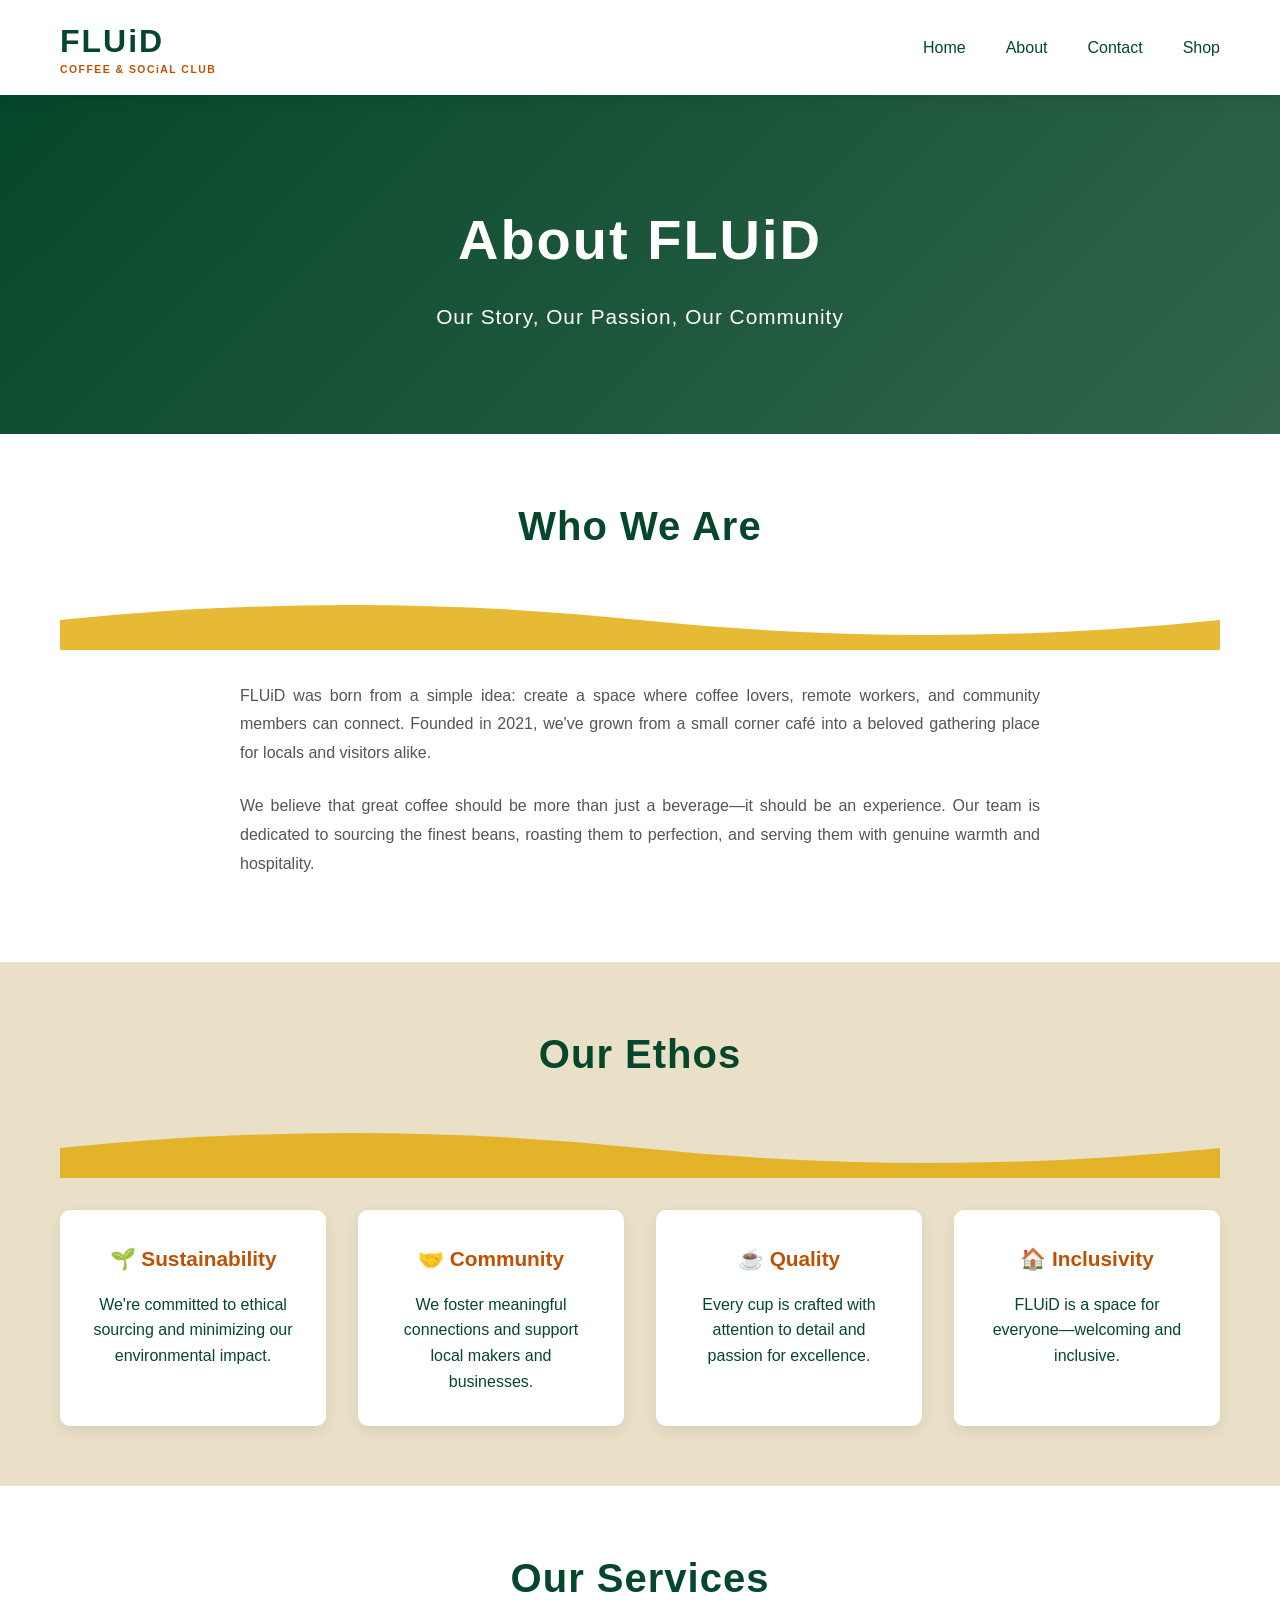
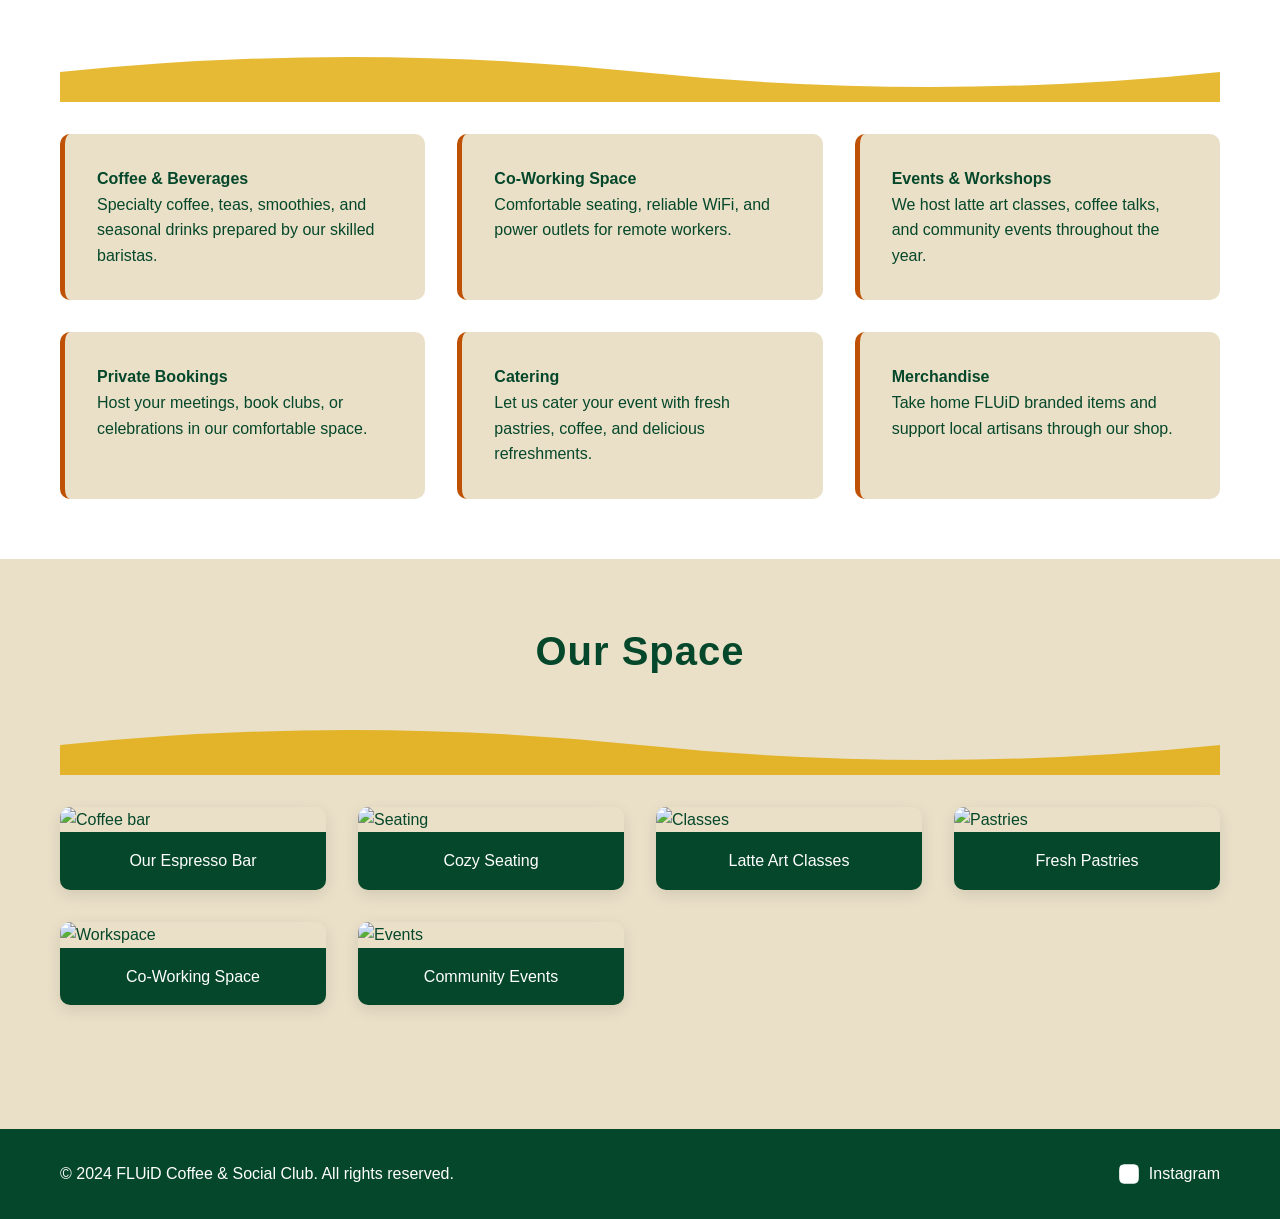
==== about.html @ 8066316a "Add files via upload" ====
<!DOCTYPE html>
<html lang="en">
<head>
    <meta charset="UTF-8">
    <meta name="viewport" content="width=device-width, initial-scale=1.0">
    <title>About Us - FLUiD</title>
    <link rel="stylesheet" href="styles.css">
</head>
<body>
    <nav class="navbar">
        <div class="container">
            <div class="logo-section">
                <div class="logo">FLUiD</div>
                <div class="tagline">COFFEE & SOCiAL CLUB</div>
            </div>
            <button class="menu-toggle" id="menuToggle"><span></span><span></span><span></span></button>
            <ul class="nav-links" id="navLinks">
                <li><a href="index.html">Home</a></li>
                <li><a href="about.html">About</a></li>
                <li><a href="contact.html">Contact</a></li>
                <li><a href="shop.html">Shop</a></li>
            </ul>
        </div>
    </nav>

    <main>
        <section class="hero">
            <div class="container">
                <h1>About FLUiD</h1>
                <p>Our Story, Our Passion, Our Community</p>
            </div>
        </section>

        <section class="about-section">
            <div class="container">
                <h2>Who We Are</h2>
                <svg class="wave-divider" viewBox="0 0 1200 60" preserveAspectRatio="none">
                    <path d="M0,30 Q300,0 600,30 T1200,30 L1200,60 L0,60 Z"></path>
                </svg>
                <p class="section-text">FLUiD was born from a simple idea: create a space where coffee lovers, remote workers, and community members can connect. Founded in 2021, we've grown from a small corner café into a beloved gathering place for locals and visitors alike.</p>
                <p class="section-text">We believe that great coffee should be more than just a beverage—it should be an experience. Our team is dedicated to sourcing the finest beans, roasting them to perfection, and serving them with genuine warmth and hospitality.</p>
            </div>
        </section>

        <section class="ethos-section">
            <div class="container">
                <h2>Our Ethos</h2>
                <svg class="wave-divider" viewBox="0 0 1200 60" preserveAspectRatio="none">
                    <path d="M0,30 Q300,0 600,30 T1200,30 L1200,60 L0,60 Z"></path>
                </svg>
                <div class="ethos-grid">
                    <div class="ethos-card"><h3>🌱 Sustainability</h3><p>We're committed to ethical sourcing and minimizing our environmental impact.</p></div>
                    <div class="ethos-card"><h3>🤝 Community</h3><p>We foster meaningful connections and support local makers and businesses.</p></div>
                    <div class="ethos-card"><h3>☕ Quality</h3><p>Every cup is crafted with attention to detail and passion for excellence.</p></div>
                    <div class="ethos-card"><h3>🏠 Inclusivity</h3><p>FLUiD is a space for everyone—welcoming and inclusive.</p></div>
                </div>
            </div>
        </section>

        <section class="services-section">
            <div class="container">
                <h2>Our Services</h2>
                <svg class="wave-divider" viewBox="0 0 1200 60" preserveAspectRatio="none">
                    <path d="M0,30 Q300,0 600,30 T1200,30 L1200,60 L0,60 Z"></path>
                </svg>
                <div class="services-grid">
                    <div class="service-box"><h4>Coffee & Beverages</h4><p>Specialty coffee, teas, smoothies, and seasonal drinks prepared by our skilled baristas.</p></div>
                    <div class="service-box"><h4>Co-Working Space</h4><p>Comfortable seating, reliable WiFi, and power outlets for remote workers.</p></div>
                    <div class="service-box"><h4>Events & Workshops</h4><p>We host latte art classes, coffee talks, and community events throughout the year.</p></div>
                    <div class="service-box"><h4>Private Bookings</h4><p>Host your meetings, book clubs, or celebrations in our comfortable space.</p></div>
                    <div class="service-box"><h4>Catering</h4><p>Let us cater your event with fresh pastries, coffee, and delicious refreshments.</p></div>
                    <div class="service-box"><h4>Merchandise</h4><p>Take home FLUiD branded items and support local artisans through our shop.</p></div>
                </div>
            </div>
        </section>

        <section class="gallery-section">
            <div class="container">
                <h2>Our Space</h2>
                <svg class="wave-divider" viewBox="0 0 1200 60" preserveAspectRatio="none">
                    <path d="M0,30 Q300,0 600,30 T1200,30 L1200,60 L0,60 Z"></path>
                </svg>
                <div class="gallery-grid">
                    <div class="gallery-item"><img src="https://images.unsplash.com/photo-1447933601403-0c6688a566e6?w=500&h=500&fit=crop" alt="Coffee bar"><p>Our Espresso Bar</p></div>
                    <div class="gallery-item"><img src="https://images.unsplash.com/photo-1521017914206-faa2646c3c6c?w=500&h=500&fit=crop" alt="Seating"><p>Cozy Seating</p></div>
                    <div class="gallery-item"><img src="https://images.unsplash.com/photo-1442512595331-e89e5a5470e7?w=500&h=500&fit=crop" alt="Classes"><p>Latte Art Classes</p></div>
                    <div class="gallery-item"><img src="https://images.unsplash.com/photo-1559056199-641a0ac8b3f4?w=500&h=500&fit=crop" alt="Pastries"><p>Fresh Pastries</p></div>
                    <div class="gallery-item"><img src="https://images.unsplash.com/photo-1519389950473-47ba0277781c?w=500&h=500&fit=crop" alt="Workspace"><p>Co-Working Space</p></div>
                    <div class="gallery-item"><img src="https://images.unsplash.com/photo-1459749411175-04bf5292ceea?w=500&h=500&fit=crop" alt="Events"><p>Community Events</p></div>
                </div>
            </div>
        </section>
    </main>

    <footer class="footer">
        <div class="container">
            <div class="footer-content">
                <p>&copy; 2024 FLUiD Coffee & Social Club. All rights reserved.</p>
                <div class="social-links">
                    <a href="https://instagram.com" target="_blank" rel="noopener noreferrer">
                        <svg viewBox="0 0 24 24" width="24" height="24" fill="currentColor">
                            <path d="M12 2.163c3.204 0 3.584.012 4.85.07 3.252.148 4.771 1.691 4.919 4.919.058 1.266.069 1.645.069 4.849 0 3.205-.012 3.584-.069 4.849-.149 3.225-1.664 4.771-4.919 4.919-1.266.058-1.644.07-4.85.07-3.204 0-3.584-.012-4.849-.07-3.26-.149-4.771-1.699-4.919-4.92-.058-1.265-.07-1.644-.07-4.849 0-3.204.013-3.583.07-4.849.149-3.227 1.664-4.771 4.919-4.919 1.266-.057 1.645-.069 4.849-.069z"/>
                        </svg> Instagram
                    </a>
                </div>
            </div>
        </div>
    </footer>
    <script src="script.js"></script>
</body>
</html>
---- styles.css ----
/* FLUiD Cafe Website - Complete Styling */

:root {
    --bg-primary: #EAE0C8;
    --text-dark: #05472A;
    --accent-orange: #BE5103;
    --accent-gold: #e2aa03;
    --white: #ffffff;
    --light-gray: #f5f5f5;
}

* {
    margin: 0;
    padding: 0;
    box-sizing: border-box;
}

body {
    font-family: 'Segoe UI', Tahoma, Geneva, Verdana, sans-serif;
    line-height: 1.6;
    color: var(--text-dark);
    background-color: var(--bg-primary);
}

.container {
    max-width: 1200px;
    margin: 0 auto;
    padding: 0 20px;
}

/* ===== NAVIGATION ===== */
.navbar {
    background: var(--white);
    box-shadow: 0 2px 15px rgba(0, 0, 0, 0.1);
    position: sticky;
    top: 0;
    z-index: 100;
}

.navbar .container {
    display: flex;
    justify-content: space-between;
    align-items: center;
    padding: 1rem 20px;
}

.logo-section {
    display: flex;
    flex-direction: column;
    gap: 0;
}

.logo {
    font-size: 2rem;
    font-weight: 900;
    color: var(--text-dark);
    letter-spacing: 2px;
}

.tagline {
    font-size: 0.65rem;
    color: var(--accent-orange);
    letter-spacing: 1.5px;
    font-weight: 600;
    margin-top: -5px;
}

.nav-links {
    display: flex;
    list-style: none;
    gap: 2.5rem;
}

.nav-links a {
    text-decoration: none;
    color: var(--text-dark);
    font-weight: 500;
    transition: color 0.3s ease;
    position: relative;
}

.nav-links a:hover {
    color: var(--accent-orange);
}

.nav-links a::after {
    content: '';
    position: absolute;
    bottom: -5px;
    left: 0;
    width: 0;
    height: 2px;
    background: var(--accent-gold);
    transition: width 0.3s ease;
}

.nav-links a:hover::after {
    width: 100%;
}

.menu-toggle {
    display: none;
    flex-direction: column;
    gap: 5px;
    background: none;
    border: none;
    cursor: pointer;
}

.menu-toggle span {
    width: 25px;
    height: 3px;
    background: var(--text-dark);
    transition: 0.3s;
}

/* ===== HERO SECTION ===== */
.hero {
    background: linear-gradient(135deg, var(--text-dark) 0%, rgba(5, 71, 42, 0.8) 100%);
    color: var(--white);
    padding: 100px 20px;
    text-align: center;
}

.hero h1 {
    font-size: 3.5rem;
    margin-bottom: 1rem;
    letter-spacing: 2px;
}

.hero p {
    font-size: 1.3rem;
    letter-spacing: 1px;
    font-weight: 300;
}

/* ===== WAVE DIVIDER ===== */
.wave-divider {
    width: 100%;
    height: 60px;
    fill: var(--accent-gold);
    margin: 2rem 0;
    display: block;
    opacity: 0.8;
}

/* ===== GENERAL SECTIONS ===== */
section {
    padding: 60px 20px;
}

section h2 {
    font-size: 2.5rem;
    text-align: center;
    color: var(--text-dark);
    margin-bottom: 1rem;
    letter-spacing: 1px;
}

section h3 {
    color: var(--accent-orange);
}

/* ===== WHO WE CATER TO ===== */
.who-we-cater {
    background: var(--white);
}

.cater-grid {
    display: grid;
    grid-template-columns: repeat(auto-fit, minmax(250px, 1fr));
    gap: 2rem;
    margin-top: 2rem;
}

.cater-card {
    background: var(--bg-primary);
    padding: 2rem;
    border-radius: 10px;
    text-align: center;
    border-left: 5px solid var(--accent-gold);
    transition: transform 0.3s ease, box-shadow 0.3s ease;
}

.cater-card:hover {
    transform: translateY(-10px);
    box-shadow: 0 10px 30px rgba(0, 0, 0, 0.1);
}

.cater-card h3 {
    margin-bottom: 1rem;
    font-size: 1.3rem;
}

/* ===== WHAT WE DO ===== */
.what-we-do {
    background: var(--bg-primary);
}

.offerings-grid {
    display: grid;
    grid-template-columns: repeat(auto-fit, minmax(280px, 1fr));
    gap: 2rem;
    margin-top: 2rem;
}

.offering {
    background: var(--white);
    padding: 2rem;
    border-radius: 10px;
    text-align: center;
    box-shadow: 0 5px 15px rgba(0, 0, 0, 0.08);
    transition: all 0.3s ease;
}

.offering:hover {
    box-shadow: 0 15px 35px rgba(0, 0, 0, 0.15);
}

/* ===== MENU ===== */
.menu {
    background: var(--white);
}

.menu-grid {
    display: grid;
    grid-template-columns: repeat(auto-fit, minmax(280px, 1fr));
    gap: 2rem;
    margin: 2rem 0;
}

.menu-item {
    background: var(--bg-primary);
    padding: 1.5rem;
    border-radius: 8px;
    text-align: center;
    border-top: 3px solid var(--accent-gold);
}

.price {
    font-size: 1.3rem;
    color: var(--accent-orange);
    font-weight: bold;
}

/* ===== OPENING HOURS ===== */
.opening-hours {
    background: var(--bg-primary);
}

.hours-table {
    max-width: 500px;
    margin: 2rem auto;
    background: var(--white);
    padding: 2rem;
    border-radius: 10px;
    box-shadow: 0 5px 15px rgba(0, 0, 0, 0.08);
}

.hours-row {
    display: flex;
    justify-content: space-between;
    padding: 1rem 0;
    border-bottom: 1px solid #eee;
}

.hours-row:last-child {
    border-bottom: none;
}

.day {
    font-weight: 600;
    color: var(--text-dark);
}

.time {
    color: var(--accent-orange);
    font-weight: 500;
}

/* ===== ABOUT SECTION ===== */
.about-section {
    background: var(--white);
}

.section-text {
    font-size: 1rem;
    line-height: 1.8;
    color: #555;
    margin-bottom: 1.5rem;
    text-align: justify;
    max-width: 800px;
    margin-left: auto;
    margin-right: auto;
}

/* ===== ETHOS ===== */
.ethos-section {
    background: var(--bg-primary);
}

.ethos-grid {
    display: grid;
    grid-template-columns: repeat(auto-fit, minmax(250px, 1fr));
    gap: 2rem;
    margin-top: 2rem;
}

.ethos-card {
    background: var(--white);
    padding: 2rem;
    border-radius: 10px;
    text-align: center;
    box-shadow: 0 5px 15px rgba(0, 0, 0, 0.08);
    transition: all 0.3s ease;
}

.ethos-card:hover {
    transform: translateY(-5px);
    box-shadow: 0 10px 25px rgba(0, 0, 0, 0.15);
}

.ethos-card h3 {
    font-size: 1.3rem;
    margin-bottom: 1rem;
}

/* ===== SERVICES ===== */
.services-section {
    background: var(--white);
}

.services-grid {
    display: grid;
    grid-template-columns: repeat(auto-fit, minmax(300px, 1fr));
    gap: 2rem;
    margin-top: 2rem;
}

.service-box {
    background: var(--bg-primary);
    padding: 2rem;
    border-radius: 10px;
    border-left: 5px solid var(--accent-orange);
    transition: all 0.3s ease;
}

.service-box:hover {
    transform: translateX(10px);
    box-shadow: 0 10px 25px rgba(0, 0, 0, 0.1);
}

/* ===== GALLERY ===== */
.gallery-section {
    background: var(--bg-primary);
}

.gallery-grid {
    display: grid;
    grid-template-columns: repeat(auto-fit, minmax(250px, 1fr));
    gap: 2rem;
    margin-top: 2rem;
}

.gallery-item {
    overflow: hidden;
    border-radius: 10px;
    box-shadow: 0 5px 15px rgba(0, 0, 0, 0.1);
    transition: all 0.3s ease;
}

.gallery-item img {
    width: 100%;
    height: 250px;
    object-fit: cover;
    transition: transform 0.3s ease;
}

.gallery-item:hover img {
    transform: scale(1.1);
}

.gallery-item p {
    background: var(--text-dark);
    color: var(--white);
    padding: 1rem;
    text-align: center;
    font-weight: 500;
}

/* ===== CONTACT FORM ===== */
.contact-form-section {
    background: var(--white);
}

.contact-form {
    max-width: 600px;
    margin: 2rem auto;
    background: var(--bg-primary);
    padding: 2rem;
    border-radius: 10px;
}

.form-group {
    margin-bottom: 1.5rem;
}

.form-group label {
    display: block;
    margin-bottom: 0.5rem;
    font-weight: 500;
    color: var(--text-dark);
}

.form-group input,
.form-group textarea {
    width: 100%;
    padding: 0.75rem;
    border: 2px solid #ddd;
    border-radius: 5px;
    font-family: inherit;
    font-size: 1rem;
    transition: border-color 0.3s ease;
}

.form-group input:focus,
.form-group textarea:focus {
    outline: none;
    border-color: var(--accent-orange);
    background: var(--white);
}

.submit-btn {
    width: 100%;
    padding: 1rem;
    background: linear-gradient(135deg, var(--text-dark), var(--accent-orange));
    color: var(--white);
    border: none;
    border-radius: 5px;
    font-size: 1rem;
    font-weight: 600;
    cursor: pointer;
    transition: transform 0.3s ease, box-shadow 0.3s ease;
}

.submit-btn:hover {
    transform: translateY(-2px);
    box-shadow: 0 10px 20px rgba(190, 81, 3, 0.3);
}

/* ===== LOCATION ===== */
.location-section {
    background: var(--bg-primary);
}

.location-content {
    display: grid;
    grid-template-columns: 1fr 1fr;
    gap: 3rem;
    margin-top: 2rem;
    align-items: start;
}

.location-info {
    display: flex;
    flex-direction: column;
    gap: 2rem;
}

.info-box {
    background: var(--white);
    padding: 1.5rem;
    border-radius: 10px;
    box-shadow: 0 5px 15px rgba(0, 0, 0, 0.08);
}

.info-box h3 {
    font-size: 1.1rem;
    margin-bottom: 0.5rem;
}

.info-box p {
    color: #555;
    line-height: 1.6;
}

.info-box a {
    color: var(--accent-orange);
    text-decoration: none;
    font-weight: 500;
    transition: color 0.3s ease;
}

.info-box a:hover {
    color: var(--text-dark);
}

.map-container {
    border-radius: 10px;
    overflow: hidden;
    box-shadow: 0 5px 15px rgba(0, 0, 0, 0.1);
}

/* ===== FAQ ACCORDION ===== */
.faq-section {
    background: var(--white);
}

.faq-container {
    max-width: 800px;
    margin: 2rem auto;
}

.faq-item {
    margin-bottom: 1rem;
    border: 2px solid #ddd;
    border-radius: 8px;
    overflow: hidden;
    transition: all 0.3s ease;
}

.faq-item:hover {
    border-color: var(--accent-gold);
    box-shadow: 0 5px 15px rgba(226, 170, 3, 0.2);
}

.faq-question {
    width: 100%;
    padding: 1.5rem;
    background: var(--bg-primary);
    border: none;
    cursor: pointer;
    display: flex;
    justify-content: space-between;
    align-items: center;
    font-size: 1rem;
    font-weight: 600;
    color: var(--text-dark);
    transition: background 0.3s ease;
}

.faq-question:hover {
    background: rgba(226, 170, 3, 0.1);
}

.faq-icon {
    font-size: 1.5rem;
    transition: transform 0.3s ease;
}

.faq-answer {
    padding: 1.5rem;
    background: var(--white);
    color: #555;
    max-height: 0;
    overflow: hidden;
    transition: max-height 0.3s ease;
}

.faq-answer p {
    line-height: 1.6;
}

.faq-item.active .faq-answer {
    max-height: 500px;
}

.faq-item.active .faq-icon {
    transform: rotate(45deg);
}

/* ===== SHOP PRODUCTS ===== */
.shop-section {
    background: var(--white);
}

.product-category {
    font-size: 1.5rem;
    color: var(--accent-orange);
    margin-top: 2.5rem;
    margin-bottom: 1.5rem;
    text-align: left;
    letter-spacing: 1px;
}

.products-grid {
    display: grid;
    grid-template-columns: repeat(auto-fill, minmax(280px, 1fr));
    gap: 2rem;
    margin-bottom: 2rem;
}

.product-card {
    background: var(--bg-primary);
    border-radius: 10px;
    overflow: hidden;
    box-shadow: 0 5px 15px rgba(0, 0, 0, 0.08);
    transition: all 0.3s ease;
    display: flex;
    flex-direction: column;
}

.product-card:hover {
    transform: translateY(-10px);
    box-shadow: 0 15px 35px rgba(0, 0, 0, 0.15);
}

.product-image {
    width: 100%;
    height: 250px;
    overflow: hidden;
    background: #ddd;
}

.product-image img {
    width: 100%;
    height: 100%;
    object-fit: cover;
    transition: transform 0.3s ease;
}

.product-card:hover .product-image img {
    transform: scale(1.05);
}

.product-info {
    padding: 1.5rem;
    flex-grow: 1;
    display: flex;
    flex-direction: column;
}

.product-info h4 {
    color: var(--text-dark);
    font-size: 1.1rem;
    margin-bottom: 0.5rem;
}

.product-info p {
    color: #666;
    font-size: 0.9rem;
    margin-bottom: 1rem;
    flex-grow: 1;
    line-height: 1.5;
}

.add-to-cart-btn {
    padding: 0.75rem;
    background: linear-gradient(135deg, var(--text-dark), var(--accent-orange));
    color: var(--white);
    border: none;
    border-radius: 5px;
    font-weight: 600;
    cursor: pointer;
    transition: all 0.3s ease;
}

.add-to-cart-btn:hover {
    transform: scale(1.05);
    box-shadow: 0 5px 15px rgba(190, 81, 3, 0.3);
}

.shop-note {
    text-align: center;
    padding: 2rem;
    background: var(--bg-primary);
    border-radius: 10px;
    margin: 3rem 0;
    font-size: 1rem;
    color: var(--text-dark);
    font-weight: 500;
}

/* ===== FOOTER ===== */
.footer {
    background: var(--text-dark);
    color: var(--white);
    padding: 2rem 20px;
    margin-top: 4rem;
}

.footer-content {
    display: flex;
    justify-content: space-between;
    align-items: center;
    flex-wrap: wrap;
    gap: 2rem;
}

.footer-content p {
    margin: 0;
}

.social-links {
    display: flex;
    gap: 2rem;
}

.social-links a {
    color: var(--white);
    text-decoration: none;
    display: flex;
    align-items: center;
    gap: 0.5rem;
    transition: all 0.3s ease;
    font-weight: 500;
}

.social-links a:hover {
    color: var(--accent-gold);
    transform: translateY(-3px);
}

.social-links svg {
    transition: transform 0.3s ease;
}

.social-links a:hover svg {
    transform: scale(1.2);
}

/* ===== RESPONSIVE ===== */
@media (max-width: 768px) {
    .menu-toggle {
        display: flex;
    }

    .nav-links {
        display: none;
        position: absolute;
        top: 70px;
        left: 0;
        right: 0;
        flex-direction: column;
        gap: 0;
        background: var(--white);
        padding: 1rem 0;
        box-shadow: 0 5px 15px rgba(0, 0, 0, 0.1);
    }

    .nav-links.active {
        display: flex;
    }

    .nav-links li {
        padding: 1rem 20px;
        border-bottom: 1px solid #eee;
    }

    .hero h1 {
        font-size: 2rem;
    }

    section h2 {
        font-size: 2rem;
    }

    .location-content {
        grid-template-columns: 1fr;
        gap: 2rem;
    }

    .cater-grid,
    .offerings-grid,
    .ethos-grid,
    .services-grid,
    .gallery-grid,
    .products-grid {
        grid-template-columns: 1fr;
    }

    .footer-content {
        flex-direction: column;
        text-align: center;
    }
}

@media (max-width: 480px) {
    .hero h1 {
        font-size: 1.5rem;
    }

    section h2 {
        font-size: 1.5rem;
    }

    .wave-divider {
        height: 40px;
    }

    section {
        padding: 40px 15px;
    }
}
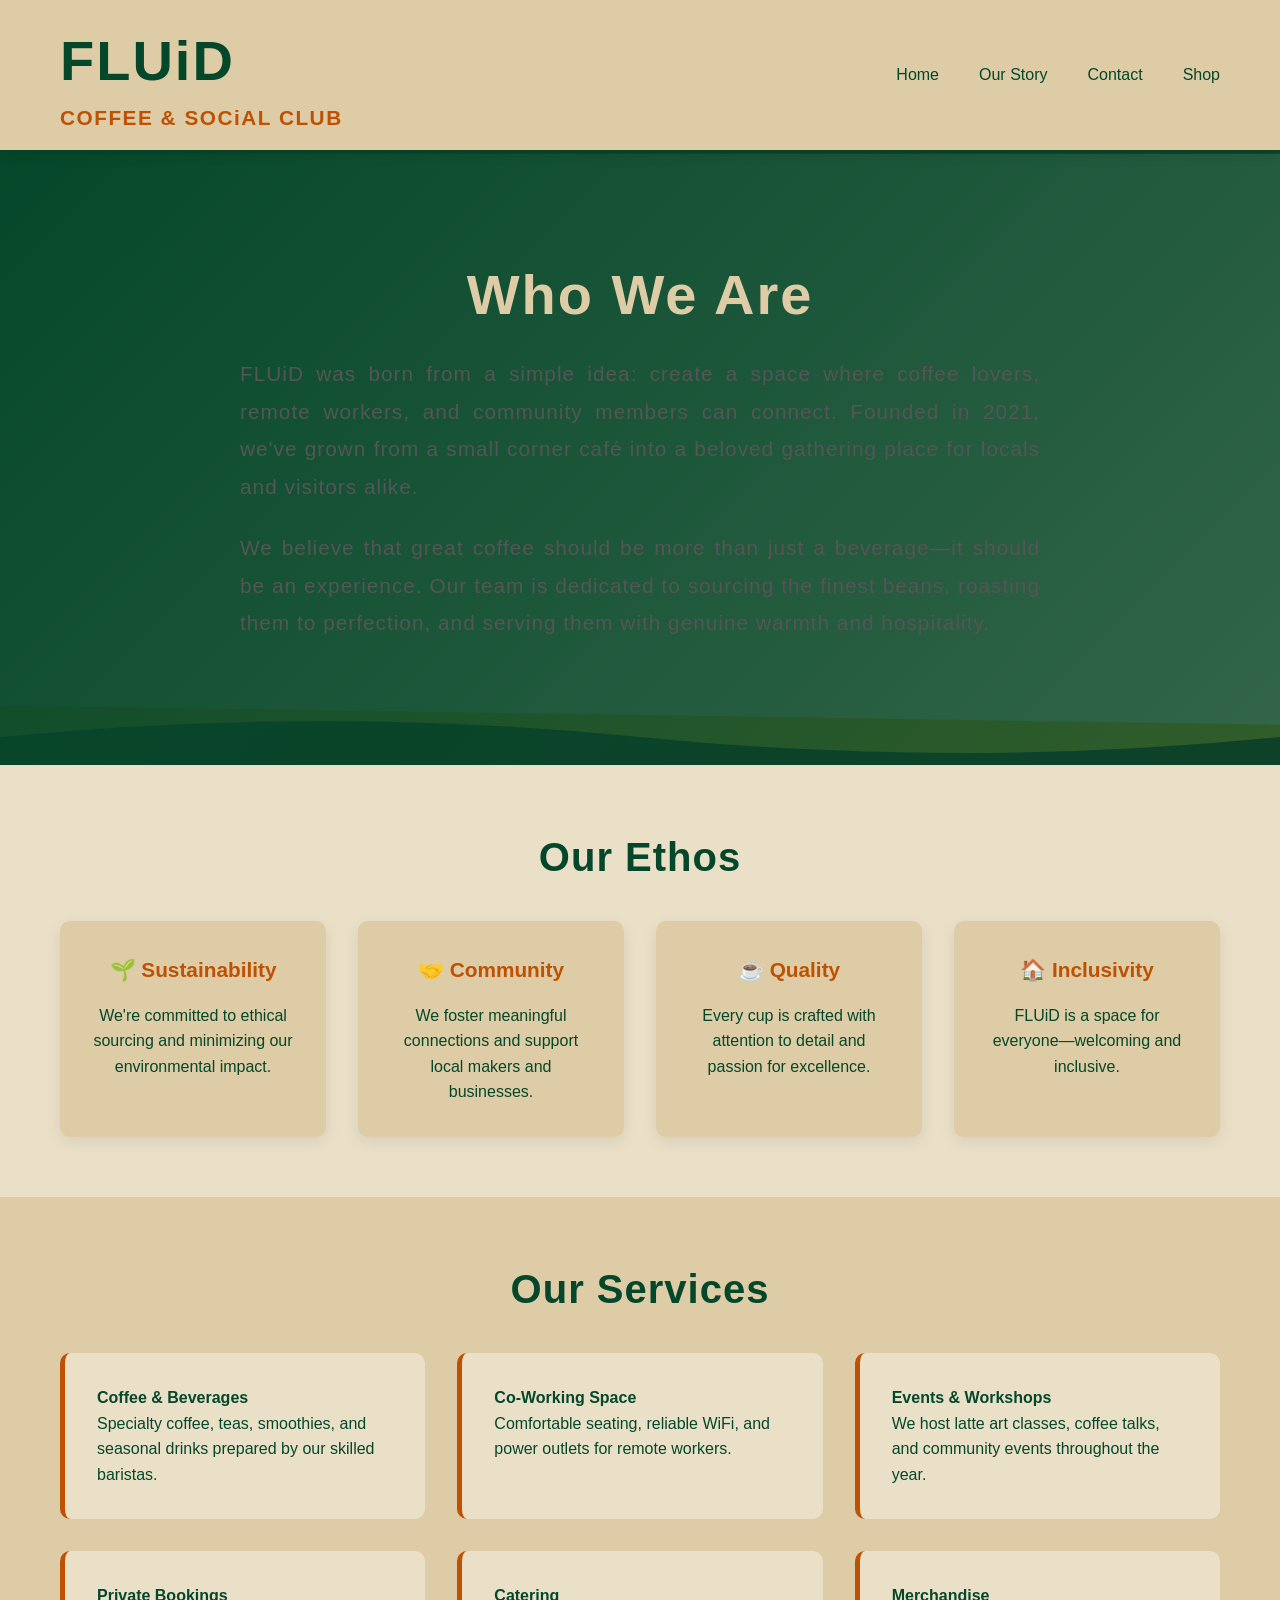
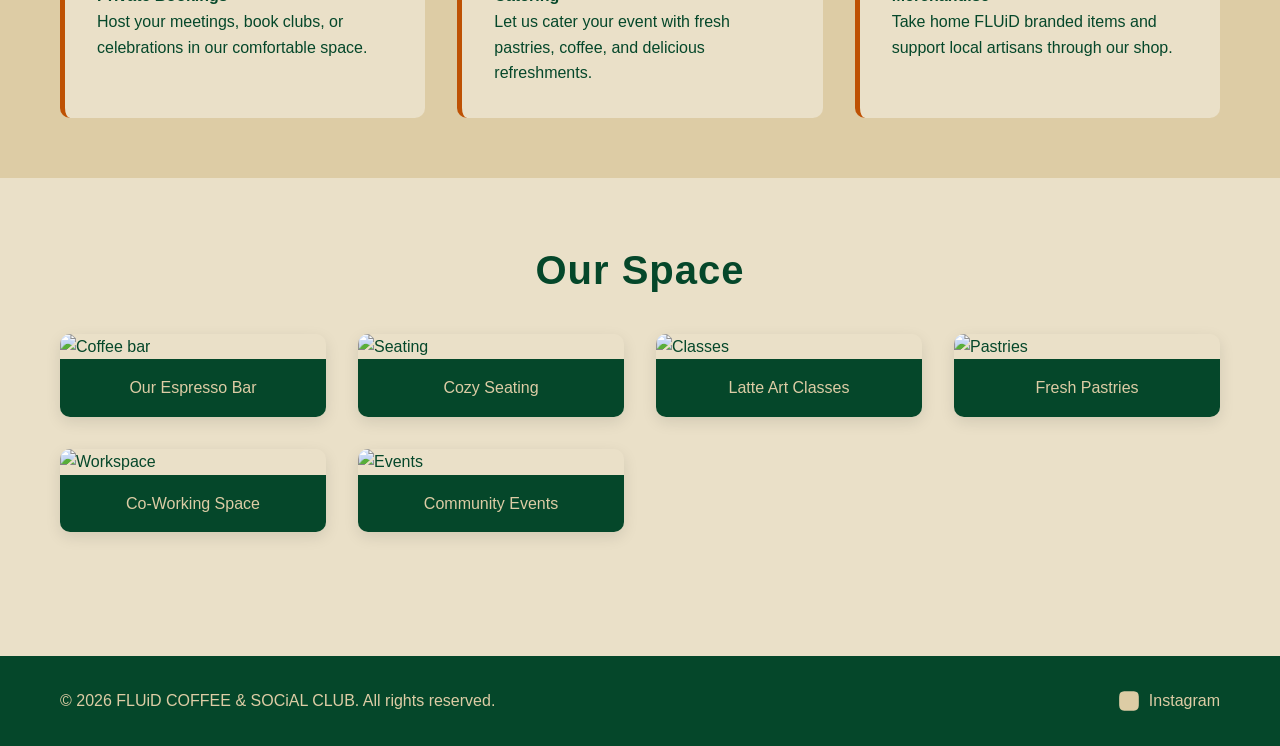
==== commit 6683f0e0: "Revise content and structure of about.html Updated the About Us page content and structure." ====
--- a/about.html
+++ b/about.html
@@ -16,7 +16,7 @@
             <button class="menu-toggle" id="menuToggle"><span></span><span></span><span></span></button>
             <ul class="nav-links" id="navLinks">
                 <li><a href="index.html">Home</a></li>
-                <li><a href="about.html">About</a></li>
+                <li><a href="about.html">Our Story</a></li>
                 <li><a href="contact.html">Contact</a></li>
                 <li><a href="shop.html">Shop</a></li>
             </ul>
@@ -26,14 +26,7 @@
     <main>
         <section class="hero">
             <div class="container">
-                <h1>About FLUiD</h1>
-                <p>Our Story, Our Passion, Our Community</p>
-            </div>
-        </section>
-
-        <section class="about-section">
-            <div class="container">
-                <h2>Who We Are</h2>
+                <h1>Who We Are</h1>
                 <svg class="wave-divider" viewBox="0 0 1200 60" preserveAspectRatio="none">
                     <path d="M0,30 Q300,0 600,30 T1200,30 L1200,60 L0,60 Z"></path>
                 </svg>
@@ -95,7 +88,7 @@
     <footer class="footer">
         <div class="container">
             <div class="footer-content">
-                <p>&copy; 2024 FLUiD Coffee & Social Club. All rights reserved.</p>
+                <p>&copy; 2026 FLUiD COFFEE & SOCiAL CLUB. All rights reserved.</p>
                 <div class="social-links">
                     <a href="https://instagram.com" target="_blank" rel="noopener noreferrer">
                         <svg viewBox="0 0 24 24" width="24" height="24" fill="currentColor">
@@ -108,4 +101,4 @@
     </footer>
     <script src="script.js"></script>
 </body>
-</html>+</html>
--- a/styles.css
+++ b/styles.css
@@ -1,794 +1,803 @@
-/* FLUiD Cafe Website - Complete Styling */
-
-:root {
-    --bg-primary: #EAE0C8;
-    --text-dark: #05472A;
-    --accent-orange: #BE5103;
-    --accent-gold: #e2aa03;
-    --white: #ffffff;
-    --light-gray: #f5f5f5;
-}
-
-* {
-    margin: 0;
-    padding: 0;
-    box-sizing: border-box;
-}
-
-body {
-    font-family: 'Segoe UI', Tahoma, Geneva, Verdana, sans-serif;
-    line-height: 1.6;
-    color: var(--text-dark);
-    background-color: var(--bg-primary);
-}
-
-.container {
-    max-width: 1200px;
-    margin: 0 auto;
-    padding: 0 20px;
-}
-
-/* ===== NAVIGATION ===== */
-.navbar {
-    background: var(--white);
-    box-shadow: 0 2px 15px rgba(0, 0, 0, 0.1);
-    position: sticky;
-    top: 0;
-    z-index: 100;
-}
-
-.navbar .container {
-    display: flex;
-    justify-content: space-between;
-    align-items: center;
-    padding: 1rem 20px;
-}
-
-.logo-section {
-    display: flex;
-    flex-direction: column;
-    gap: 0;
-}
-
-.logo {
-    font-size: 2rem;
-    font-weight: 900;
-    color: var(--text-dark);
-    letter-spacing: 2px;
-}
-
-.tagline {
-    font-size: 0.65rem;
-    color: var(--accent-orange);
-    letter-spacing: 1.5px;
-    font-weight: 600;
-    margin-top: -5px;
-}
-
-.nav-links {
-    display: flex;
-    list-style: none;
-    gap: 2.5rem;
-}
-
-.nav-links a {
-    text-decoration: none;
-    color: var(--text-dark);
-    font-weight: 500;
-    transition: color 0.3s ease;
-    position: relative;
-}
-
-.nav-links a:hover {
-    color: var(--accent-orange);
-}
-
-.nav-links a::after {
-    content: '';
-    position: absolute;
-    bottom: -5px;
-    left: 0;
-    width: 0;
-    height: 2px;
-    background: var(--accent-gold);
-    transition: width 0.3s ease;
-}
-
-.nav-links a:hover::after {
-    width: 100%;
-}
-
-.menu-toggle {
-    display: none;
-    flex-direction: column;
-    gap: 5px;
-    background: none;
-    border: none;
-    cursor: pointer;
-}
-
-.menu-toggle span {
-    width: 25px;
-    height: 3px;
-    background: var(--text-dark);
-    transition: 0.3s;
-}
-
-/* ===== HERO SECTION ===== */
-.hero {
-    background: linear-gradient(135deg, var(--text-dark) 0%, rgba(5, 71, 42, 0.8) 100%);
-    color: var(--white);
-    padding: 100px 20px;
-    text-align: center;
-}
-
-.hero h1 {
-    font-size: 3.5rem;
-    margin-bottom: 1rem;
-    letter-spacing: 2px;
-}
-
-.hero p {
-    font-size: 1.3rem;
-    letter-spacing: 1px;
-    font-weight: 300;
-}
-
-/* ===== WAVE DIVIDER ===== */
-.wave-divider {
-    width: 100%;
-    height: 60px;
-    fill: var(--accent-gold);
-    margin: 2rem 0;
-    display: block;
-    opacity: 0.8;
-}
-
-/* ===== GENERAL SECTIONS ===== */
-section {
-    padding: 60px 20px;
-}
-
-section h2 {
-    font-size: 2.5rem;
-    text-align: center;
-    color: var(--text-dark);
-    margin-bottom: 1rem;
-    letter-spacing: 1px;
-}
-
-section h3 {
-    color: var(--accent-orange);
-}
-
-/* ===== WHO WE CATER TO ===== */
-.who-we-cater {
-    background: var(--white);
-}
-
-.cater-grid {
-    display: grid;
-    grid-template-columns: repeat(auto-fit, minmax(250px, 1fr));
-    gap: 2rem;
-    margin-top: 2rem;
-}
-
-.cater-card {
-    background: var(--bg-primary);
-    padding: 2rem;
-    border-radius: 10px;
-    text-align: center;
-    border-left: 5px solid var(--accent-gold);
-    transition: transform 0.3s ease, box-shadow 0.3s ease;
-}
-
-.cater-card:hover {
-    transform: translateY(-10px);
-    box-shadow: 0 10px 30px rgba(0, 0, 0, 0.1);
-}
-
-.cater-card h3 {
-    margin-bottom: 1rem;
-    font-size: 1.3rem;
-}
-
-/* ===== WHAT WE DO ===== */
-.what-we-do {
-    background: var(--bg-primary);
-}
-
-.offerings-grid {
-    display: grid;
-    grid-template-columns: repeat(auto-fit, minmax(280px, 1fr));
-    gap: 2rem;
-    margin-top: 2rem;
-}
-
-.offering {
-    background: var(--white);
-    padding: 2rem;
-    border-radius: 10px;
-    text-align: center;
-    box-shadow: 0 5px 15px rgba(0, 0, 0, 0.08);
-    transition: all 0.3s ease;
-}
-
-.offering:hover {
-    box-shadow: 0 15px 35px rgba(0, 0, 0, 0.15);
-}
-
-/* ===== MENU ===== */
-.menu {
-    background: var(--white);
-}
-
-.menu-grid {
-    display: grid;
-    grid-template-columns: repeat(auto-fit, minmax(280px, 1fr));
-    gap: 2rem;
-    margin: 2rem 0;
-}
-
-.menu-item {
-    background: var(--bg-primary);
-    padding: 1.5rem;
-    border-radius: 8px;
-    text-align: center;
-    border-top: 3px solid var(--accent-gold);
-}
-
-.price {
-    font-size: 1.3rem;
-    color: var(--accent-orange);
-    font-weight: bold;
-}
-
-/* ===== OPENING HOURS ===== */
-.opening-hours {
-    background: var(--bg-primary);
-}
-
-.hours-table {
-    max-width: 500px;
-    margin: 2rem auto;
-    background: var(--white);
-    padding: 2rem;
-    border-radius: 10px;
-    box-shadow: 0 5px 15px rgba(0, 0, 0, 0.08);
-}
-
-.hours-row {
-    display: flex;
-    justify-content: space-between;
-    padding: 1rem 0;
-    border-bottom: 1px solid #eee;
-}
-
-.hours-row:last-child {
-    border-bottom: none;
-}
-
-.day {
-    font-weight: 600;
-    color: var(--text-dark);
-}
-
-.time {
-    color: var(--accent-orange);
-    font-weight: 500;
-}
-
-/* ===== ABOUT SECTION ===== */
-.about-section {
-    background: var(--white);
-}
-
-.section-text {
-    font-size: 1rem;
-    line-height: 1.8;
-    color: #555;
-    margin-bottom: 1.5rem;
-    text-align: justify;
-    max-width: 800px;
-    margin-left: auto;
-    margin-right: auto;
-}
-
-/* ===== ETHOS ===== */
-.ethos-section {
-    background: var(--bg-primary);
-}
-
-.ethos-grid {
-    display: grid;
-    grid-template-columns: repeat(auto-fit, minmax(250px, 1fr));
-    gap: 2rem;
-    margin-top: 2rem;
-}
-
-.ethos-card {
-    background: var(--white);
-    padding: 2rem;
-    border-radius: 10px;
-    text-align: center;
-    box-shadow: 0 5px 15px rgba(0, 0, 0, 0.08);
-    transition: all 0.3s ease;
-}
-
-.ethos-card:hover {
-    transform: translateY(-5px);
-    box-shadow: 0 10px 25px rgba(0, 0, 0, 0.15);
-}
-
-.ethos-card h3 {
-    font-size: 1.3rem;
-    margin-bottom: 1rem;
-}
-
-/* ===== SERVICES ===== */
-.services-section {
-    background: var(--white);
-}
-
-.services-grid {
-    display: grid;
-    grid-template-columns: repeat(auto-fit, minmax(300px, 1fr));
-    gap: 2rem;
-    margin-top: 2rem;
-}
-
-.service-box {
-    background: var(--bg-primary);
-    padding: 2rem;
-    border-radius: 10px;
-    border-left: 5px solid var(--accent-orange);
-    transition: all 0.3s ease;
-}
-
-.service-box:hover {
-    transform: translateX(10px);
-    box-shadow: 0 10px 25px rgba(0, 0, 0, 0.1);
-}
-
-/* ===== GALLERY ===== */
-.gallery-section {
-    background: var(--bg-primary);
-}
-
-.gallery-grid {
-    display: grid;
-    grid-template-columns: repeat(auto-fit, minmax(250px, 1fr));
-    gap: 2rem;
-    margin-top: 2rem;
-}
-
-.gallery-item {
-    overflow: hidden;
-    border-radius: 10px;
-    box-shadow: 0 5px 15px rgba(0, 0, 0, 0.1);
-    transition: all 0.3s ease;
-}
-
-.gallery-item img {
-    width: 100%;
-    height: 250px;
-    object-fit: cover;
-    transition: transform 0.3s ease;
-}
-
-.gallery-item:hover img {
-    transform: scale(1.1);
-}
-
-.gallery-item p {
-    background: var(--text-dark);
-    color: var(--white);
-    padding: 1rem;
-    text-align: center;
-    font-weight: 500;
-}
-
-/* ===== CONTACT FORM ===== */
-.contact-form-section {
-    background: var(--white);
-}
-
-.contact-form {
-    max-width: 600px;
-    margin: 2rem auto;
-    background: var(--bg-primary);
-    padding: 2rem;
-    border-radius: 10px;
-}
-
-.form-group {
-    margin-bottom: 1.5rem;
-}
-
-.form-group label {
-    display: block;
-    margin-bottom: 0.5rem;
-    font-weight: 500;
-    color: var(--text-dark);
-}
-
-.form-group input,
-.form-group textarea {
-    width: 100%;
-    padding: 0.75rem;
-    border: 2px solid #ddd;
-    border-radius: 5px;
-    font-family: inherit;
-    font-size: 1rem;
-    transition: border-color 0.3s ease;
-}
-
-.form-group input:focus,
-.form-group textarea:focus {
-    outline: none;
-    border-color: var(--accent-orange);
-    background: var(--white);
-}
-
-.submit-btn {
-    width: 100%;
-    padding: 1rem;
-    background: linear-gradient(135deg, var(--text-dark), var(--accent-orange));
-    color: var(--white);
-    border: none;
-    border-radius: 5px;
-    font-size: 1rem;
-    font-weight: 600;
-    cursor: pointer;
-    transition: transform 0.3s ease, box-shadow 0.3s ease;
-}
-
-.submit-btn:hover {
-    transform: translateY(-2px);
-    box-shadow: 0 10px 20px rgba(190, 81, 3, 0.3);
-}
-
-/* ===== LOCATION ===== */
-.location-section {
-    background: var(--bg-primary);
-}
-
-.location-content {
-    display: grid;
-    grid-template-columns: 1fr 1fr;
-    gap: 3rem;
-    margin-top: 2rem;
-    align-items: start;
-}
-
-.location-info {
-    display: flex;
-    flex-direction: column;
-    gap: 2rem;
-}
-
-.info-box {
-    background: var(--white);
-    padding: 1.5rem;
-    border-radius: 10px;
-    box-shadow: 0 5px 15px rgba(0, 0, 0, 0.08);
-}
-
-.info-box h3 {
-    font-size: 1.1rem;
-    margin-bottom: 0.5rem;
-}
-
-.info-box p {
-    color: #555;
-    line-height: 1.6;
-}
-
-.info-box a {
-    color: var(--accent-orange);
-    text-decoration: none;
-    font-weight: 500;
-    transition: color 0.3s ease;
-}
-
-.info-box a:hover {
-    color: var(--text-dark);
-}
-
-.map-container {
-    border-radius: 10px;
-    overflow: hidden;
-    box-shadow: 0 5px 15px rgba(0, 0, 0, 0.1);
-}
-
-/* ===== FAQ ACCORDION ===== */
-.faq-section {
-    background: var(--white);
-}
-
-.faq-container {
-    max-width: 800px;
-    margin: 2rem auto;
-}
-
-.faq-item {
-    margin-bottom: 1rem;
-    border: 2px solid #ddd;
-    border-radius: 8px;
-    overflow: hidden;
-    transition: all 0.3s ease;
-}
-
-.faq-item:hover {
-    border-color: var(--accent-gold);
-    box-shadow: 0 5px 15px rgba(226, 170, 3, 0.2);
-}
-
-.faq-question {
-    width: 100%;
-    padding: 1.5rem;
-    background: var(--bg-primary);
-    border: none;
-    cursor: pointer;
-    display: flex;
-    justify-content: space-between;
-    align-items: center;
-    font-size: 1rem;
-    font-weight: 600;
-    color: var(--text-dark);
-    transition: background 0.3s ease;
-}
-
-.faq-question:hover {
-    background: rgba(226, 170, 3, 0.1);
-}
-
-.faq-icon {
-    font-size: 1.5rem;
-    transition: transform 0.3s ease;
-}
-
-.faq-answer {
-    padding: 1.5rem;
-    background: var(--white);
-    color: #555;
-    max-height: 0;
-    overflow: hidden;
-    transition: max-height 0.3s ease;
-}
-
-.faq-answer p {
-    line-height: 1.6;
-}
-
-.faq-item.active .faq-answer {
-    max-height: 500px;
-}
-
-.faq-item.active .faq-icon {
-    transform: rotate(45deg);
-}
-
-/* ===== SHOP PRODUCTS ===== */
-.shop-section {
-    background: var(--white);
-}
-
-.product-category {
-    font-size: 1.5rem;
-    color: var(--accent-orange);
-    margin-top: 2.5rem;
-    margin-bottom: 1.5rem;
-    text-align: left;
-    letter-spacing: 1px;
-}
-
-.products-grid {
-    display: grid;
-    grid-template-columns: repeat(auto-fill, minmax(280px, 1fr));
-    gap: 2rem;
-    margin-bottom: 2rem;
-}
-
-.product-card {
-    background: var(--bg-primary);
-    border-radius: 10px;
-    overflow: hidden;
-    box-shadow: 0 5px 15px rgba(0, 0, 0, 0.08);
-    transition: all 0.3s ease;
-    display: flex;
-    flex-direction: column;
-}
-
-.product-card:hover {
-    transform: translateY(-10px);
-    box-shadow: 0 15px 35px rgba(0, 0, 0, 0.15);
-}
-
-.product-image {
-    width: 100%;
-    height: 250px;
-    overflow: hidden;
-    background: #ddd;
-}
-
-.product-image img {
-    width: 100%;
-    height: 100%;
-    object-fit: cover;
-    transition: transform 0.3s ease;
-}
-
-.product-card:hover .product-image img {
-    transform: scale(1.05);
-}
-
-.product-info {
-    padding: 1.5rem;
-    flex-grow: 1;
-    display: flex;
-    flex-direction: column;
-}
-
-.product-info h4 {
-    color: var(--text-dark);
-    font-size: 1.1rem;
-    margin-bottom: 0.5rem;
-}
-
-.product-info p {
-    color: #666;
-    font-size: 0.9rem;
-    margin-bottom: 1rem;
-    flex-grow: 1;
-    line-height: 1.5;
-}
-
-.add-to-cart-btn {
-    padding: 0.75rem;
-    background: linear-gradient(135deg, var(--text-dark), var(--accent-orange));
-    color: var(--white);
-    border: none;
-    border-radius: 5px;
-    font-weight: 600;
-    cursor: pointer;
-    transition: all 0.3s ease;
-}
-
-.add-to-cart-btn:hover {
-    transform: scale(1.05);
-    box-shadow: 0 5px 15px rgba(190, 81, 3, 0.3);
-}
-
-.shop-note {
-    text-align: center;
-    padding: 2rem;
-    background: var(--bg-primary);
-    border-radius: 10px;
-    margin: 3rem 0;
-    font-size: 1rem;
-    color: var(--text-dark);
-    font-weight: 500;
-}
-
-/* ===== FOOTER ===== */
-.footer {
-    background: var(--text-dark);
-    color: var(--white);
-    padding: 2rem 20px;
-    margin-top: 4rem;
-}
-
-.footer-content {
-    display: flex;
-    justify-content: space-between;
-    align-items: center;
-    flex-wrap: wrap;
-    gap: 2rem;
-}
-
-.footer-content p {
-    margin: 0;
-}
-
-.social-links {
-    display: flex;
-    gap: 2rem;
-}
-
-.social-links a {
-    color: var(--white);
-    text-decoration: none;
-    display: flex;
-    align-items: center;
-    gap: 0.5rem;
-    transition: all 0.3s ease;
-    font-weight: 500;
-}
-
-.social-links a:hover {
-    color: var(--accent-gold);
-    transform: translateY(-3px);
-}
-
-.social-links svg {
-    transition: transform 0.3s ease;
-}
-
-.social-links a:hover svg {
-    transform: scale(1.2);
-}
-
-/* ===== RESPONSIVE ===== */
-@media (max-width: 768px) {
-    .menu-toggle {
-        display: flex;
-    }
-
-    .nav-links {
-        display: none;
-        position: absolute;
-        top: 70px;
-        left: 0;
-        right: 0;
-        flex-direction: column;
-        gap: 0;
-        background: var(--white);
-        padding: 1rem 0;
-        box-shadow: 0 5px 15px rgba(0, 0, 0, 0.1);
-    }
-
-    .nav-links.active {
-        display: flex;
-    }
-
-    .nav-links li {
-        padding: 1rem 20px;
-        border-bottom: 1px solid #eee;
-    }
-
-    .hero h1 {
-        font-size: 2rem;
-    }
-
-    section h2 {
-        font-size: 2rem;
-    }
-
-    .location-content {
-        grid-template-columns: 1fr;
-        gap: 2rem;
-    }
-
-    .cater-grid,
-    .offerings-grid,
-    .ethos-grid,
-    .services-grid,
-    .gallery-grid,
-    .products-grid {
-        grid-template-columns: 1fr;
-    }
-
-    .footer-content {
-        flex-direction: column;
-        text-align: center;
-    }
-}
-
-@media (max-width: 480px) {
-    .hero h1 {
-        font-size: 1.5rem;
-    }
-
-    section h2 {
-        font-size: 1.5rem;
-    }
-
-    .wave-divider {
-        height: 40px;
-    }
-
-    section {
-        padding: 40px 15px;
-    }
-}+/* FLUiD Cafe Website - Complete Styling */
+
+:root {
+    --bg-primary: #EAE0C8;
+    --text-dark: #05472A;
+    --accent-orange: #BE5103;
+    --accent-gold: #e2aa03;
+    --beige: #DDCCA5;
+    --brown: #80461B;
+    --divider-offset: 60px;
+}
+
+* {
+    margin: 0;
+    padding: 0;
+    box-sizing: border-box;
+}
+
+body {
+    font-family: 'Segoe UI', Tahoma, Geneva, Verdana, sans-serif;
+    line-height: 1.6;
+    color: var(--text-dark);
+    background-color: var(--bg-primary);
+}
+
+.container {
+    max-width: 1200px;
+    margin: 0 auto;
+    padding: 0 20px;
+}
+
+/* ===== NAVIGATION ===== */
+.navbar {
+    background: var(--beige);
+    box-shadow: 0 2px 15px rgba(0, 0, 0, 0.1);
+    position: sticky;
+    top: 0;
+    z-index: 100;
+}
+
+.navbar .container {
+    display: flex;
+    justify-content: space-between;
+    align-items: center;
+    padding: 1rem 20px;
+}
+
+.logo-section {
+    display: flex;
+    flex-direction: column;
+    gap: 0;
+}
+
+.logo {
+    font-size: 3.5rem;
+    font-weight: 900;
+    color: var(--text-dark);
+    letter-spacing: 2px;
+}
+
+.tagline {
+    font-size: 1.3rem;
+    color: var(--accent-orange);
+    letter-spacing: 1.5px;
+    font-weight: 600;
+    margin-top: -5px;
+}
+
+.nav-links {
+    display: flex;
+    list-style: none;
+    gap: 2.5rem;
+}
+
+.nav-links a {
+    text-decoration: none;
+    color: var(--text-dark);
+    font-weight: 500;
+    transition: color 0.3s ease;
+    position: relative;
+}
+
+.nav-links a:hover {
+    color: var(--accent-orange);
+}
+
+.nav-links a::after {
+    content: '';
+    position: absolute;
+    bottom: -5px;
+    left: 0;
+    width: 0;
+    height: 2px;
+    background: var(--accent-gold);
+    transition: width 0.3s ease;
+}
+
+.nav-links a:hover::after {
+    width: 100%;
+}
+
+.menu-toggle {
+    display: none;
+    flex-direction: column;
+    gap: 5px;
+    background: none;
+    border: none;
+    cursor: pointer;
+}
+
+.menu-toggle span {
+    width: 25px;
+    height: 3px;
+    background: var(--text-dark);
+    transition: 0.3s;
+}
+
+/* ===== HERO SECTION ===== */
+.hero {
+    background: linear-gradient(135deg, var(--text-dark) 0%, rgba(5, 71, 42, 0.8) 100%);
+    color: var(--beige);
+    padding: 100px 20px;
+    text-align: center;
+}
+
+.hero h1 {
+    font-size: 3.5rem;
+    margin-bottom: 1rem;
+    letter-spacing: 2px;
+}
+
+.hero p {
+    font-size: 1.3rem;
+    letter-spacing: 1px;
+    font-weight: 300;
+}
+
+/* ===== WAVE DIVIDER ===== */
+.wave-divider {
+    position: absolute;
+    top: calc(-1 * var(--divider-offset));
+    right: 0;
+    bottom: 0;
+    left: 0;
+    background: var(--accent-gold);
+    clip-path: polygon(0 0, 100% 30%, 100% 100%, 0 100%);
+    z-index: -1;
+    opacity: 0.8;
+}
+
+/* ===== GENERAL SECTIONS ===== */
+section {
+    padding: 60px 20px;
+    position: relative;
+}
+
+section h2 {
+    font-size: 2.5rem;
+    text-align: center;
+    color: var(--text-dark);
+    margin-bottom: 1rem;
+    letter-spacing: 1px;
+}
+
+section h3 {
+    color: var(--accent-orange);
+}
+
+/* ===== WHO WE CATER TO ===== */
+.who-we-cater {
+    background: var(--beige);
+}
+
+.cater-grid {
+    display: grid;
+    grid-template-columns: repeat(auto-fit, minmax(250px, 1fr));
+    gap: 2rem;
+    margin-top: 2rem;
+}
+
+.cater-card {
+    background: var(--bg-primary);
+    padding: 2rem;
+    border-radius: 10px;
+    text-align: center;
+    border-left: 5px solid var(--accent-gold);
+    transition: transform 0.3s ease, box-shadow 0.3s ease;
+}
+
+.cater-card:hover {
+    transform: translateY(-10px);
+    box-shadow: 0 10px 30px rgba(0, 0, 0, 0.1);
+}
+
+.cater-card h3 {
+    margin-bottom: 1rem;
+    font-size: 1.3rem;
+}
+
+/* ===== WHAT WE DO ===== */
+.what-we-do {
+    background: var(--bg-primary);
+}
+
+.offerings-grid {
+    display: grid;
+    grid-template-columns: repeat(auto-fit, minmax(280px, 1fr));
+    gap: 2rem;
+    margin-top: 2rem;
+}
+
+.offering {
+    background: var(--beige);
+    padding: 2rem;
+    border-radius: 10px;
+    text-align: center;
+    box-shadow: 0 5px 15px rgba(0, 0, 0, 0.08);
+    transition: all 0.3s ease;
+}
+
+.offering:hover {
+    box-shadow: 0 15px 35px rgba(0, 0, 0, 0.15);
+}
+
+/* ===== MENU ===== */
+.menu {
+    background: var(--beige);
+}
+
+.menu-grid {
+    display: grid;
+    grid-template-columns: repeat(auto-fit, minmax(280px, 1fr));
+    gap: 2rem;
+    margin: 2rem 0;
+}
+
+.menu-item {
+    background: var(--bg-primary);
+    padding: 1.5rem;
+    border-radius: 8px;
+    text-align: center;
+    border-top: 3px solid var(--accent-gold);
+}
+
+.price {
+    font-size: 1.3rem;
+    color: var(--accent-orange);
+    font-weight: bold;
+}
+
+/* ===== OPENING HOURS ===== */
+.opening-hours {
+    background: var(--bg-primary);
+}
+
+.hours-table {
+    max-width: 500px;
+    margin: 2rem auto;
+    background: var(--beige);
+    padding: 2rem;
+    border-radius: 10px;
+    box-shadow: 0 5px 15px rgba(0, 0, 0, 0.08);
+}
+
+.hours-row {
+    display: flex;
+    justify-content: space-between;
+    padding: 1rem 0;
+    border-bottom: 1px solid #eee;
+}
+
+.hours-row:last-child {
+    border-bottom: none;
+}
+
+.day {
+    font-weight: 600;
+    color: var(--text-dark);
+}
+
+.time {
+    color: var(--accent-orange);
+    font-weight: 500;
+}
+
+/* ===== ABOUT SECTION ===== */
+.about-section {
+    background: var(--beige);
+}
+
+.section-text {
+    font-size: 1rem;
+    line-height: 1.8;
+    color: #555;
+    margin-bottom: 1.5rem;
+    text-align: justify;
+    max-width: 800px;
+    margin-left: auto;
+    margin-right: auto;
+}
+
+/* ===== ETHOS ===== */
+.ethos-section {
+    background: var(--bg-primary);
+}
+
+.ethos-grid {
+    display: grid;
+    grid-template-columns: repeat(auto-fit, minmax(250px, 1fr));
+    gap: 2rem;
+    margin-top: 2rem;
+}
+
+.ethos-card {
+    background: var(--beige);
+    padding: 2rem;
+    border-radius: 10px;
+    text-align: center;
+    box-shadow: 0 5px 15px rgba(0, 0, 0, 0.08);
+    transition: all 0.3s ease;
+}
+
+.ethos-card:hover {
+    transform: translateY(-5px);
+    box-shadow: 0 10px 25px rgba(0, 0, 0, 0.15);
+}
+
+.ethos-card h3 {
+    font-size: 1.3rem;
+    margin-bottom: 1rem;
+}
+
+/* ===== SERVICES ===== */
+.services-section {
+    background: var(--beige);
+}
+
+.services-grid {
+    display: grid;
+    grid-template-columns: repeat(auto-fit, minmax(300px, 1fr));
+    gap: 2rem;
+    margin-top: 2rem;
+}
+
+.service-box {
+    background: var(--bg-primary);
+    padding: 2rem;
+    border-radius: 10px;
+    border-left: 5px solid var(--accent-orange);
+    transition: all 0.3s ease;
+}
+
+.service-box:hover {
+    transform: translateX(10px);
+    box-shadow: 0 10px 25px rgba(0, 0, 0, 0.1);
+}
+
+/* ===== GALLERY ===== */
+.gallery-section {
+    background: var(--bg-primary);
+}
+
+.gallery-grid {
+    display: grid;
+    grid-template-columns: repeat(auto-fit, minmax(250px, 1fr));
+    gap: 2rem;
+    margin-top: 2rem;
+}
+
+.gallery-item {
+    overflow: hidden;
+    border-radius: 10px;
+    box-shadow: 0 5px 15px rgba(0, 0, 0, 0.1);
+    transition: all 0.3s ease;
+}
+
+.gallery-item img {
+    width: 100%;
+    height: 250px;
+    object-fit: cover;
+    transition: transform 0.3s ease;
+}
+
+.gallery-item:hover img {
+    transform: scale(1.1);
+}
+
+.gallery-item p {
+    background: var(--text-dark);
+    color: var(--beige);
+    padding: 1rem;
+    text-align: center;
+    font-weight: 500;
+}
+
+/* ===== CONTACT FORM ===== */
+.contact-form-section {
+    background: var(--beige);
+}
+
+.contact-form {
+    max-width: 600px;
+    margin: 2rem auto;
+    background: var(--bg-primary);
+    padding: 2rem;
+    border-radius: 10px;
+}
+
+.form-group {
+    margin-bottom: 1.5rem;
+}
+
+.form-group label {
+    display: block;
+    margin-bottom: 0.5rem;
+    font-weight: 500;
+    color: var(--text-dark);
+}
+
+.form-group input,
+.form-group textarea {
+    width: 100%;
+    padding: 0.75rem;
+    border: 2px solid #ddd;
+    border-radius: 5px;
+    font-family: inherit;
+    font-size: 1rem;
+    transition: border-color 0.3s ease;
+}
+
+.form-group input:focus,
+.form-group textarea:focus {
+    outline: none;
+    border-color: var(--accent-orange);
+    background: var(--beige);
+}
+
+.submit-btn {
+    width: 100%;
+    padding: 1rem;
+    background: linear-gradient(135deg, var(--text-dark), var(--accent-orange));
+    color: var(--beige);
+    border: none;
+    border-radius: 5px;
+    font-size: 1rem;
+    font-weight: 600;
+    cursor: pointer;
+    transition: transform 0.3s ease, box-shadow 0.3s ease;
+}
+
+.submit-btn:hover {
+    transform: translateY(-2px);
+    box-shadow: 0 10px 20px rgba(190, 81, 3, 0.3);
+}
+
+/* ===== LOCATION ===== */
+.location-section {
+    background: var(--bg-primary);
+}
+
+.location-content {
+    display: grid;
+    grid-template-columns: 1fr 1fr;
+    gap: 3rem;
+    margin-top: 2rem;
+    align-items: start;
+}
+
+.location-info {
+    display: flex;
+    flex-direction: column;
+    gap: 2rem;
+}
+
+.info-box {
+    background: var(--beige);
+    padding: 1.5rem;
+    border-radius: 10px;
+    box-shadow: 0 5px 15px rgba(0, 0, 0, 0.08);
+}
+
+.info-box h3 {
+    font-size: 1.1rem;
+    margin-bottom: 0.5rem;
+}
+
+.info-box p {
+    color: #555;
+    line-height: 1.6;
+}
+
+.info-box a {
+    color: var(--accent-orange);
+    text-decoration: none;
+    font-weight: 500;
+    transition: color 0.3s ease;
+}
+
+.info-box a:hover {
+    color: var(--text-dark);
+}
+
+.map-container {
+    border-radius: 10px;
+    overflow: hidden;
+    box-shadow: 0 5px 15px rgba(0, 0, 0, 0.1);
+}
+
+/* ===== FAQ ACCORDION ===== */
+.faq-section {
+    background: var(--beige);
+}
+
+.faq-container {
+    max-width: 800px;
+    margin: 2rem auto;
+}
+
+.faq-item {
+    margin-bottom: 1rem;
+    border: 2px solid #ddd;
+    border-radius: 8px;
+    overflow: hidden;
+    transition: all 0.3s ease;
+}
+
+.faq-item:hover {
+    border-color: var(--accent-gold);
+    box-shadow: 0 5px 15px rgba(226, 170, 3, 0.2);
+}
+
+.faq-question {
+    width: 100%;
+    padding: 1.5rem;
+    background: var(--bg-primary);
+    border: none;
+    cursor: pointer;
+    display: flex;
+    justify-content: space-between;
+    align-items: center;
+    font-size: 1rem;
+    font-weight: 600;
+    color: var(--text-dark);
+    transition: background 0.3s ease;
+}
+
+.faq-question:hover {
+    background: rgba(226, 170, 3, 0.1);
+}
+
+.faq-icon {
+    font-size: 1.5rem;
+    transition: transform 0.3s ease;
+}
+
+.faq-answer {
+    padding: 1.5rem;
+    background: var(--beige);
+    color: #555;
+    max-height: 0;
+    overflow: hidden;
+    transition: max-height 0.3s ease;
+}
+
+.faq-answer p {
+    line-height: 1.6;
+}
+
+.faq-item.active .faq-answer {
+    max-height: 500px;
+}
+
+.faq-item.active .faq-icon {
+    transform: rotate(45deg);
+}
+
+/* ===== SHOP PRODUCTS ===== */
+.shop-section {
+    background: var(--beige);
+}
+
+.product-category {
+    font-size: 1.5rem;
+    color: var(--accent-orange);
+    margin-top: 2.5rem;
+    margin-bottom: 1.5rem;
+    text-align: left;
+    letter-spacing: 1px;
+}
+
+.products-grid {
+    display: grid;
+    grid-template-columns: repeat(auto-fill, minmax(280px, 1fr));
+    gap: 2rem;
+    margin-bottom: 2rem;
+}
+
+.product-card {
+    background: var(--bg-primary);
+    border-radius: 10px;
+    overflow: hidden;
+    box-shadow: 0 5px 15px rgba(0, 0, 0, 0.08);
+    transition: all 0.3s ease;
+    display: flex;
+    flex-direction: column;
+}
+
+.product-card:hover {
+    transform: translateY(-10px);
+    box-shadow: 0 15px 35px rgba(0, 0, 0, 0.15);
+}
+
+.product-image {
+    width: 100%;
+    height: 250px;
+    overflow: hidden;
+    background: #ddd;
+}
+
+.product-image img {
+    width: 100%;
+    height: 100%;
+    object-fit: cover;
+    transition: transform 0.3s ease;
+}
+
+.product-card:hover .product-image img {
+    transform: scale(1.05);
+}
+
+.product-info {
+    padding: 1.5rem;
+    flex-grow: 1;
+    display: flex;
+    flex-direction: column;
+}
+
+.product-info h4 {
+    color: var(--text-dark);
+    font-size: 1.1rem;
+    margin-bottom: 0.5rem;
+}
+
+.product-info p {
+    color: #666;
+    font-size: 0.9rem;
+    margin-bottom: 1rem;
+    flex-grow: 1;
+    line-height: 1.5;
+}
+
+.add-to-cart-btn {
+    padding: 0.75rem;
+    background: linear-gradient(135deg, var(--text-dark), var(--accent-orange));
+    color: var(--beige);
+    border: none;
+    border-radius: 5px;
+    font-weight: 600;
+    cursor: pointer;
+    transition: all 0.3s ease;
+}
+
+.add-to-cart-btn:hover {
+    transform: scale(1.05);
+    box-shadow: 0 5px 15px rgba(190, 81, 3, 0.3);
+}
+
+.shop-note {
+    text-align: center;
+    padding: 2rem;
+    background: var(--bg-primary);
+    border-radius: 10px;
+    margin: 3rem 0;
+    font-size: 1rem;
+    color: var(--text-dark);
+    font-weight: 500;
+}
+
+/* ===== FOOTER ===== */
+.footer {
+    background: var(--text-dark);
+    color: var(--beige);
+    padding: 2rem 20px;
+    margin-top: 4rem;
+}
+
+.footer-content {
+    display: flex;
+    justify-content: space-between;
+    align-items: center;
+    flex-wrap: wrap;
+    gap: 2rem;
+}
+
+.footer-content p {
+    margin: 0;
+}
+
+.social-links {
+    display: flex;
+    gap: 2rem;
+}
+
+.social-links a {
+    color: var(--beige);
+    text-decoration: none;
+    display: flex;
+    align-items: center;
+    gap: 0.5rem;
+    transition: all 0.3s ease;
+    font-weight: 500;
+}
+
+.social-links a:hover {
+    color: var(--accent-gold);
+    transform: translateY(-3px);
+}
+
+.social-links svg {
+    transition: transform 0.3s ease;
+}
+
+.social-links a:hover svg {
+    transform: scale(1.2);
+}
+
+/* ===== RESPONSIVE ===== */
+@media (max-width: 768px) {
+    .menu-toggle {
+        display: flex;
+    }
+
+    .nav-links {
+        display: none;
+        position: absolute;
+        top: 70px;
+        left: 0;
+        right: 0;
+        flex-direction: column;
+        gap: 0;
+        background: var(--beige);
+        padding: 1rem 0;
+        box-shadow: 0 5px 15px rgba(0, 0, 0, 0.1);
+    }
+
+    .nav-links.active {
+        display: flex;
+    }
+
+    .nav-links li {
+        padding: 1rem 20px;
+        border-bottom: 1px solid #eee;
+    }
+
+    .hero h1 {
+        font-size: 2rem;
+    }
+
+    section h2 {
+        font-size: 2rem;
+    }
+
+    .location-content {
+        grid-template-columns: 1fr;
+        gap: 2rem;
+    }
+
+    .cater-grid,
+    .offerings-grid,
+    .ethos-grid,
+    .services-grid,
+    .gallery-grid,
+    .products-grid {
+        grid-template-columns: 1fr;
+    }
+
+    .footer-content {
+        flex-direction: column;
+        text-align: center;
+    }
+
+    .wave-divider {
+        clip-path: polygon(0 0, 100% 50%, 100% 100%, 0 100%);
+    }
+}
+
+@media (max-width: 480px) {
+    .hero h1 {
+        font-size: 1.5rem;
+    }
+
+    section h2 {
+        font-size: 1.5rem;
+    }
+
+    section {
+        padding: 40px 15px;
+    }
+
+    .wave-divider {
+        clip-path: polygon(0 0, 100% 60%, 100% 100%, 0 100%);
+    }
+}
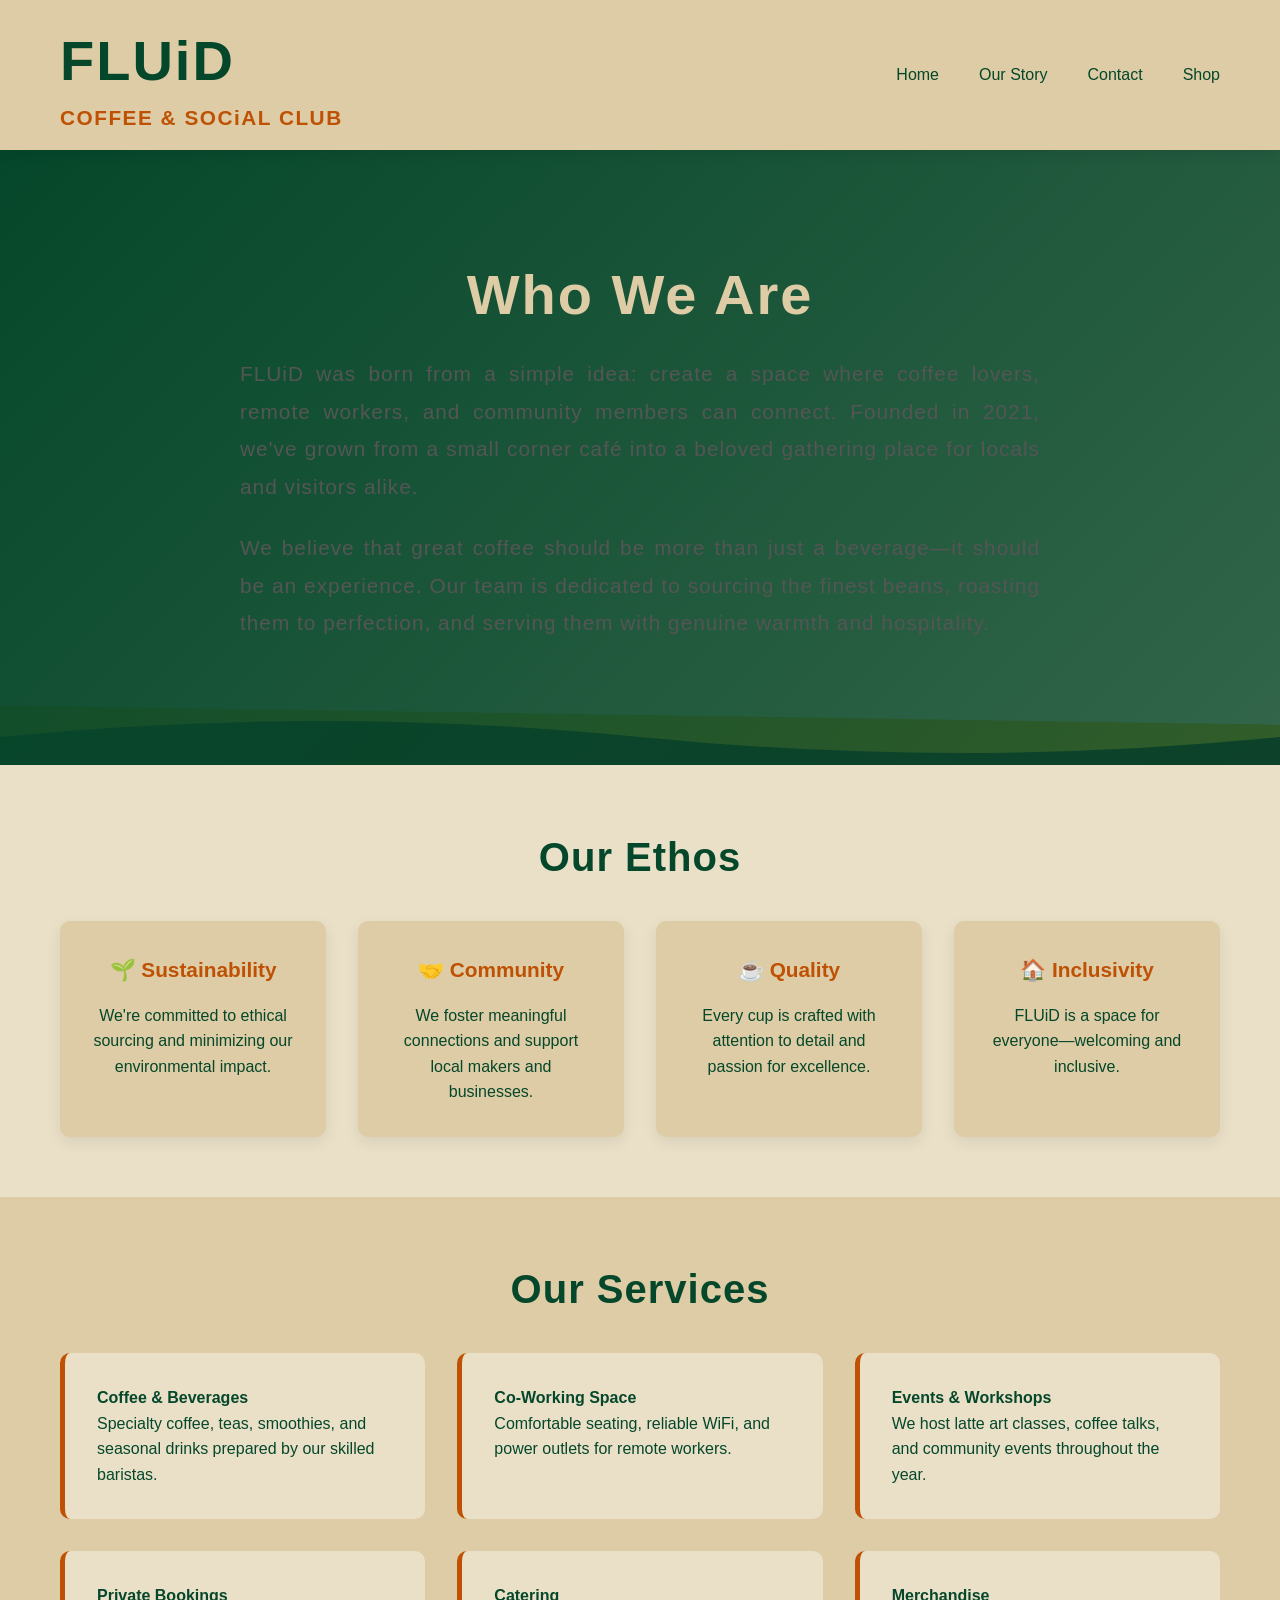
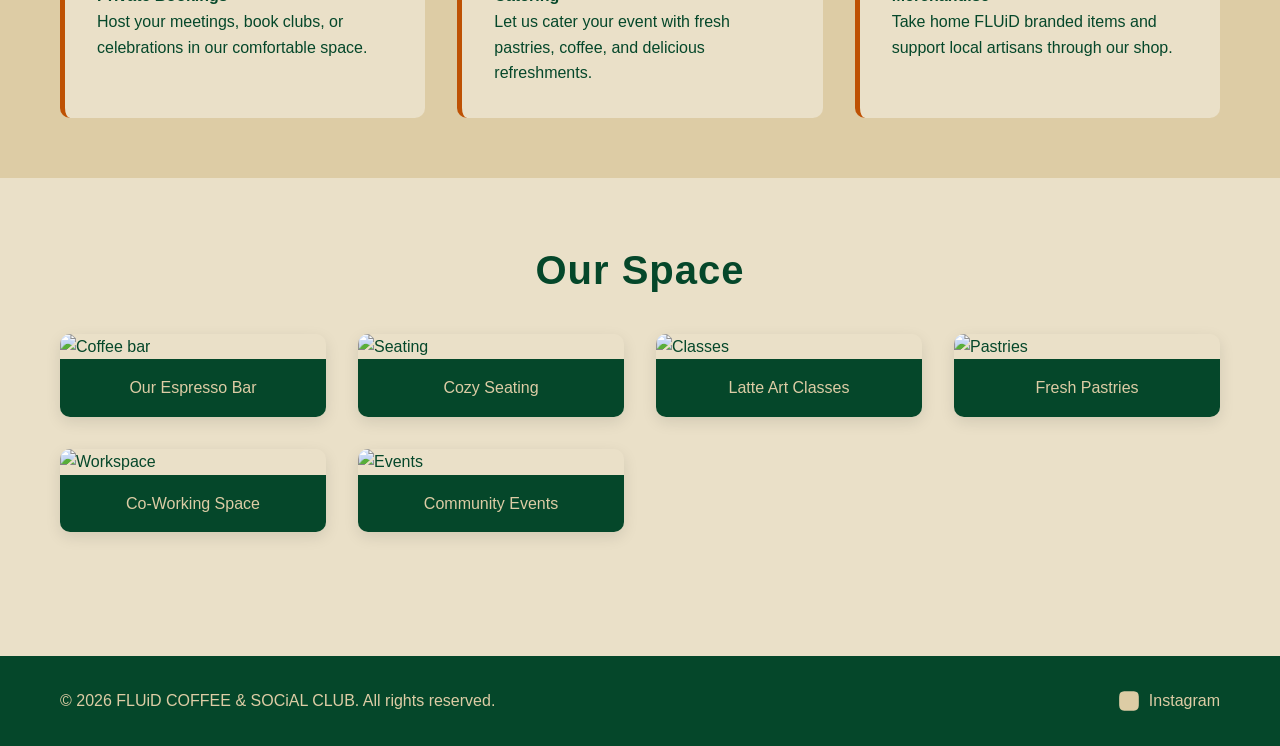
==== commit a31a5e37: "Update about.html" ====
--- a/about.html
+++ b/about.html
@@ -27,9 +27,6 @@
         <section class="hero">
             <div class="container">
                 <h1>Who We Are</h1>
-                <svg class="wave-divider" viewBox="0 0 1200 60" preserveAspectRatio="none">
-                    <path d="M0,30 Q300,0 600,30 T1200,30 L1200,60 L0,60 Z"></path>
-                </svg>
                 <p class="section-text">FLUiD was born from a simple idea: create a space where coffee lovers, remote workers, and community members can connect. Founded in 2021, we've grown from a small corner café into a beloved gathering place for locals and visitors alike.</p>
                 <p class="section-text">We believe that great coffee should be more than just a beverage—it should be an experience. Our team is dedicated to sourcing the finest beans, roasting them to perfection, and serving them with genuine warmth and hospitality.</p>
             </div>
